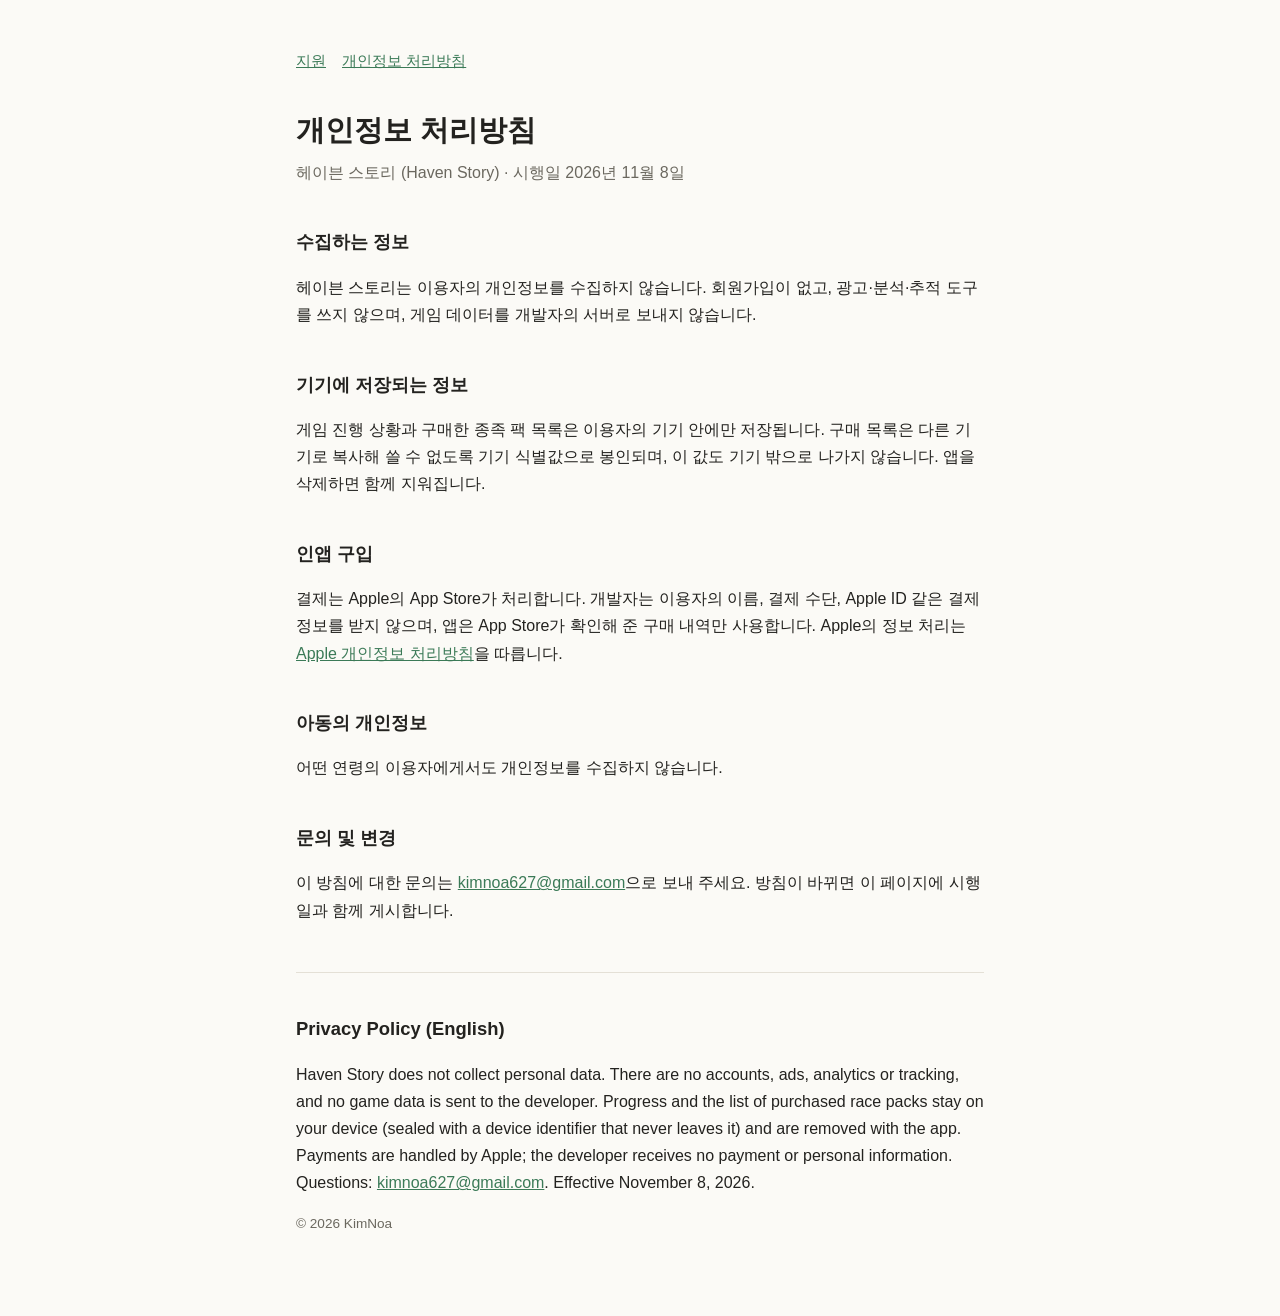
==== privacy.html @ bb25bea9 "Haven Story support and privacy pages" ====
<!doctype html><html lang="ko"><head><meta charset="utf-8"><meta name="viewport" content="width=device-width,initial-scale=1">
<title>헤이븐 스토리 개인정보</title><link rel="stylesheet" href="style.css"></head><body><main>
<nav><a href="./">지원</a><a href="privacy.html">개인정보 처리방침</a></nav>
<h1>개인정보 처리방침</h1><p class="sub">헤이븐 스토리 (Haven Story) · 시행일 2026년 11월 8일</p>
<h2>수집하는 정보</h2>
<p>헤이븐 스토리는 이용자의 개인정보를 수집하지 않습니다. 회원가입이 없고, 광고·분석·추적 도구를 쓰지 않으며, 게임 데이터를 개발자의 서버로 보내지 않습니다.</p>
<h2>기기에 저장되는 정보</h2>
<p>게임 진행 상황과 구매한 종족 팩 목록은 이용자의 기기 안에만 저장됩니다. 구매 목록은 다른 기기로 복사해 쓸 수 없도록 기기 식별값으로 봉인되며, 이 값도 기기 밖으로 나가지 않습니다. 앱을 삭제하면 함께 지워집니다.</p>
<h2>인앱 구입</h2>
<p>결제는 Apple의 App Store가 처리합니다. 개발자는 이용자의 이름, 결제 수단, Apple ID 같은 결제 정보를 받지 않으며, 앱은 App Store가 확인해 준 구매 내역만 사용합니다. Apple의 정보 처리는 <a href="https://www.apple.com/kr/legal/privacy/">Apple 개인정보 처리방침</a>을 따릅니다.</p>
<h2>아동의 개인정보</h2>
<p>어떤 연령의 이용자에게서도 개인정보를 수집하지 않습니다.</p>
<h2>문의 및 변경</h2>
<p>이 방침에 대한 문의는 <a href="mailto:kimnoa627@gmail.com">kimnoa627@gmail.com</a>으로 보내 주세요. 방침이 바뀌면 이 페이지에 시행일과 함께 게시합니다.</p>
<hr lang="en"><h2>Privacy Policy (English)</h2>
<p>Haven Story does not collect personal data. There are no accounts, ads, analytics or tracking, and no game data is sent to the developer. Progress and the list of purchased race packs stay on your device (sealed with a device identifier that never leaves it) and are removed with the app. Payments are handled by Apple; the developer receives no payment or personal information. Questions: <a href="mailto:kimnoa627@gmail.com">kimnoa627@gmail.com</a>. Effective November 8, 2026.</p>
<footer>© 2026 KimNoa</footer></main></body></html>
---- style.css ----
:root{--bg:#fbfaf6;--fg:#23221f;--muted:#6b685f;--accent:#3b7a57;--line:#e4e0d6}
@media (prefers-color-scheme:dark){:root{--bg:#18191a;--fg:#ecebe6;--muted:#a19e95;--accent:#7cc39a;--line:#2f3032}}
*{box-sizing:border-box}body{margin:0;background:var(--bg);color:var(--fg);font:16px/1.7 -apple-system,BlinkMacSystemFont,"Apple SD Gothic Neo","Noto Sans KR",sans-serif}
main{max-width:720px;margin:0 auto;padding:48px 16px 80px}h1{font-size:1.8rem;margin:0 0 4px}h2{font-size:1.15rem;margin:2.2em 0 .4em}
.sub{color:var(--muted);margin:0 0 2em}a{color:var(--accent)}nav{display:flex;gap:16px;margin-bottom:32px;font-size:.95rem}
hr{border:0;border-top:1px solid var(--line);margin:3em 0 1.5em}footer{color:var(--muted);font-size:.85rem}ul{padding-left:1.2em}
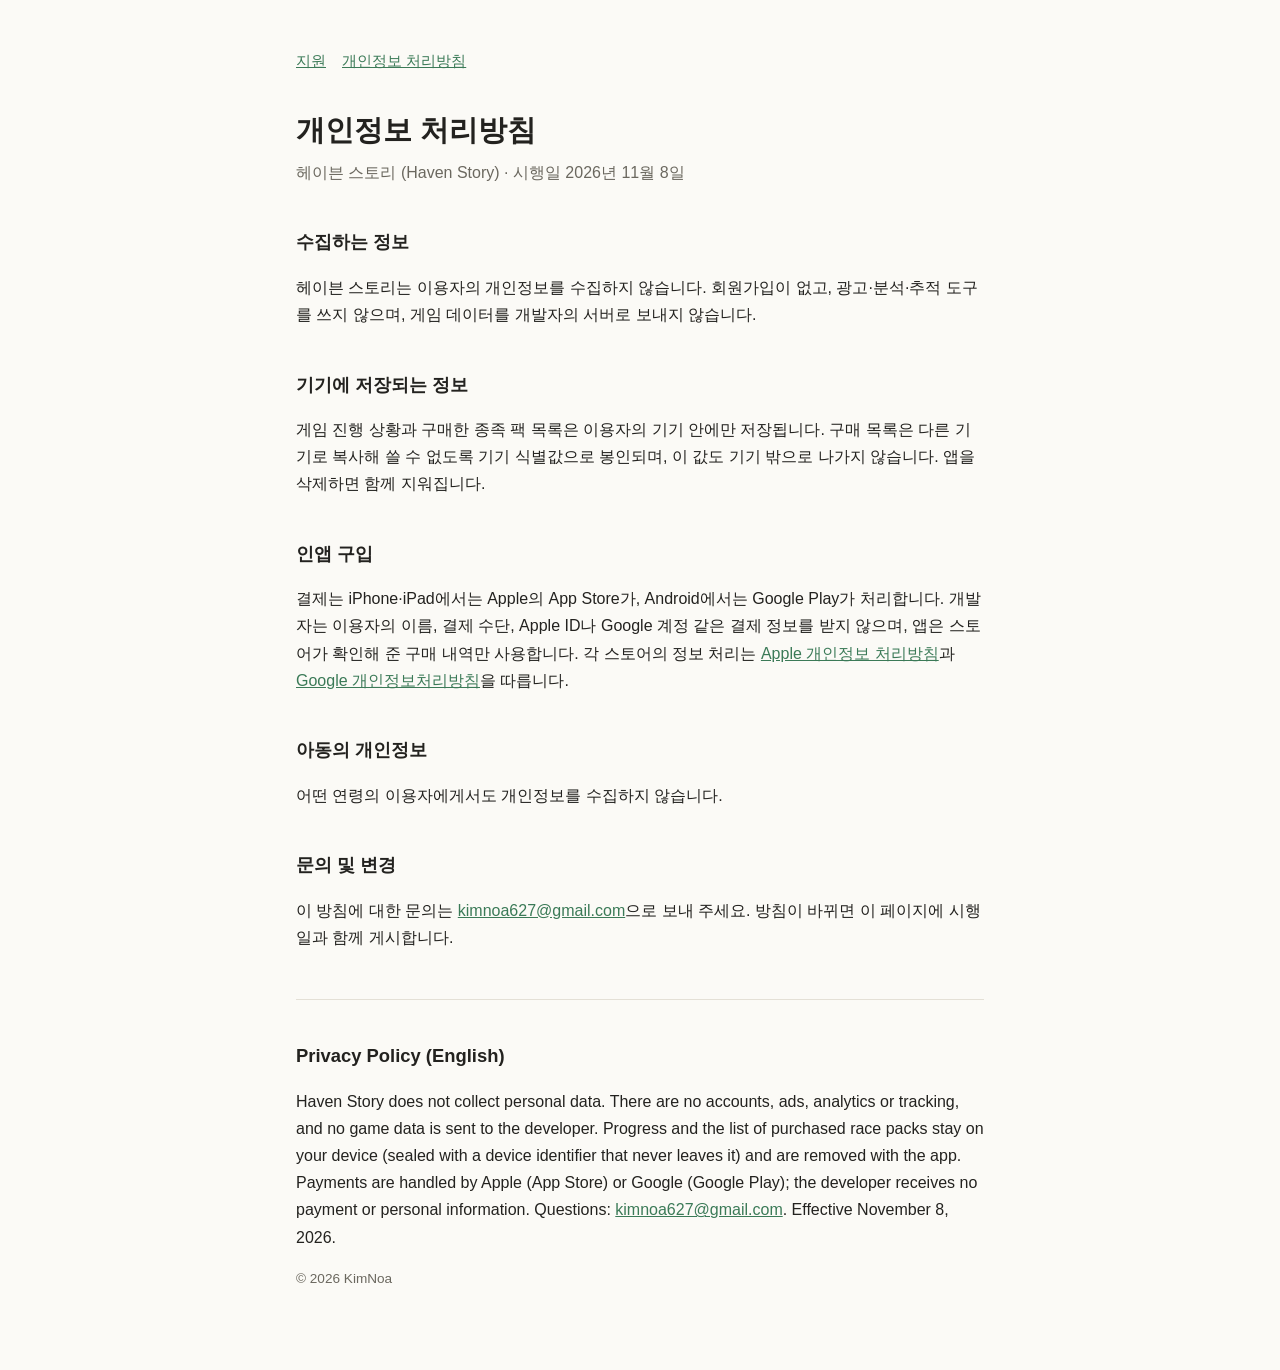
==== commit e7894b81: "Privacy policy covers Google Play payments Co-Authored-By: Claude Opus 5.5 <noreply@anthropic.com>" ====
--- a/privacy.html
+++ b/privacy.html
@@ -7,11 +7,11 @@
 <h2>기기에 저장되는 정보</h2>
 <p>게임 진행 상황과 구매한 종족 팩 목록은 이용자의 기기 안에만 저장됩니다. 구매 목록은 다른 기기로 복사해 쓸 수 없도록 기기 식별값으로 봉인되며, 이 값도 기기 밖으로 나가지 않습니다. 앱을 삭제하면 함께 지워집니다.</p>
 <h2>인앱 구입</h2>
-<p>결제는 Apple의 App Store가 처리합니다. 개발자는 이용자의 이름, 결제 수단, Apple ID 같은 결제 정보를 받지 않으며, 앱은 App Store가 확인해 준 구매 내역만 사용합니다. Apple의 정보 처리는 <a href="https://www.apple.com/kr/legal/privacy/">Apple 개인정보 처리방침</a>을 따릅니다.</p>
+<p>결제는 iPhone·iPad에서는 Apple의 App Store가, Android에서는 Google Play가 처리합니다. 개발자는 이용자의 이름, 결제 수단, Apple ID나 Google 계정 같은 결제 정보를 받지 않으며, 앱은 스토어가 확인해 준 구매 내역만 사용합니다. 각 스토어의 정보 처리는 <a href="https://www.apple.com/kr/legal/privacy/">Apple 개인정보 처리방침</a>과 <a href="https://policies.google.com/privacy?hl=ko">Google 개인정보처리방침</a>을 따릅니다.</p>
 <h2>아동의 개인정보</h2>
 <p>어떤 연령의 이용자에게서도 개인정보를 수집하지 않습니다.</p>
 <h2>문의 및 변경</h2>
 <p>이 방침에 대한 문의는 <a href="mailto:kimnoa627@gmail.com">kimnoa627@gmail.com</a>으로 보내 주세요. 방침이 바뀌면 이 페이지에 시행일과 함께 게시합니다.</p>
 <hr lang="en"><h2>Privacy Policy (English)</h2>
-<p>Haven Story does not collect personal data. There are no accounts, ads, analytics or tracking, and no game data is sent to the developer. Progress and the list of purchased race packs stay on your device (sealed with a device identifier that never leaves it) and are removed with the app. Payments are handled by Apple; the developer receives no payment or personal information. Questions: <a href="mailto:kimnoa627@gmail.com">kimnoa627@gmail.com</a>. Effective November 8, 2026.</p>
+<p>Haven Story does not collect personal data. There are no accounts, ads, analytics or tracking, and no game data is sent to the developer. Progress and the list of purchased race packs stay on your device (sealed with a device identifier that never leaves it) and are removed with the app. Payments are handled by Apple (App Store) or Google (Google Play); the developer receives no payment or personal information. Questions: <a href="mailto:kimnoa627@gmail.com">kimnoa627@gmail.com</a>. Effective November 8, 2026.</p>
 <footer>© 2026 KimNoa</footer></main></body></html>
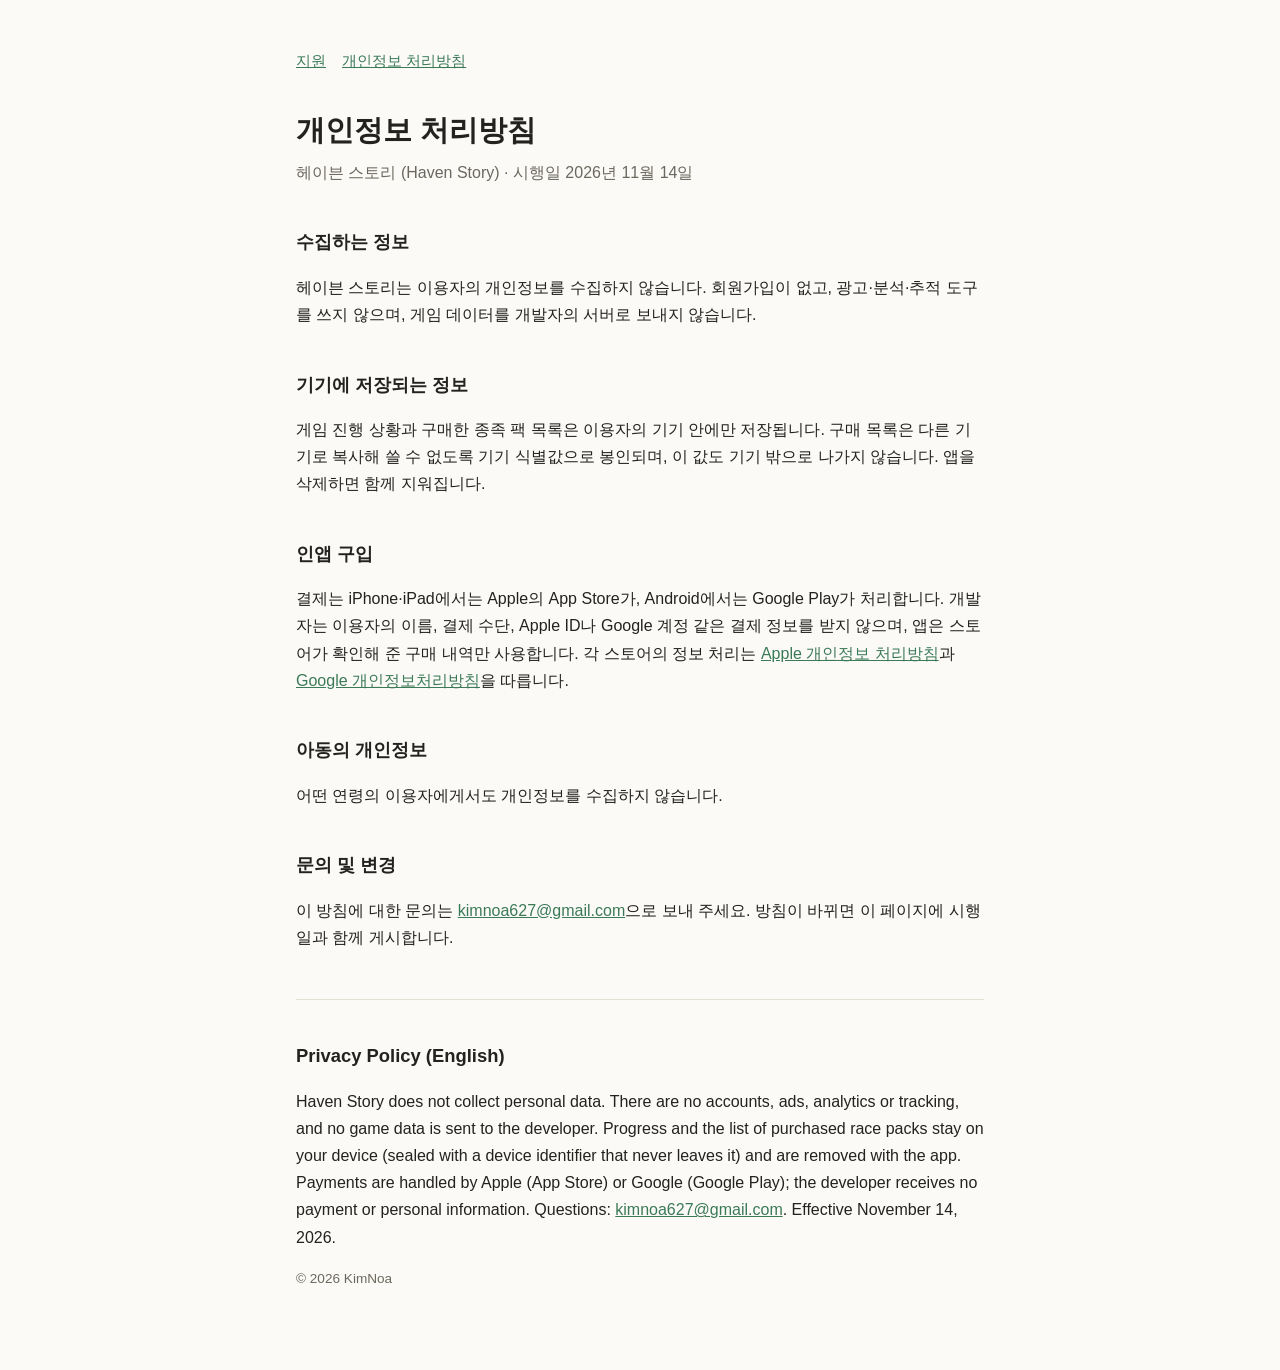
==== commit 653ed91a: "Privacy policy effective date Co-Authored-By: Claude Opus 5.5 <noreply@anthropic.com>" ====
--- a/privacy.html
+++ b/privacy.html
@@ -1,7 +1,7 @@
 <!doctype html><html lang="ko"><head><meta charset="utf-8"><meta name="viewport" content="width=device-width,initial-scale=1">
 <title>헤이븐 스토리 개인정보</title><link rel="stylesheet" href="style.css"></head><body><main>
 <nav><a href="./">지원</a><a href="privacy.html">개인정보 처리방침</a></nav>
-<h1>개인정보 처리방침</h1><p class="sub">헤이븐 스토리 (Haven Story) · 시행일 2026년 11월 8일</p>
+<h1>개인정보 처리방침</h1><p class="sub">헤이븐 스토리 (Haven Story) · 시행일 2026년 11월 14일</p>
 <h2>수집하는 정보</h2>
 <p>헤이븐 스토리는 이용자의 개인정보를 수집하지 않습니다. 회원가입이 없고, 광고·분석·추적 도구를 쓰지 않으며, 게임 데이터를 개발자의 서버로 보내지 않습니다.</p>
 <h2>기기에 저장되는 정보</h2>
@@ -13,5 +13,5 @@
 <h2>문의 및 변경</h2>
 <p>이 방침에 대한 문의는 <a href="mailto:kimnoa627@gmail.com">kimnoa627@gmail.com</a>으로 보내 주세요. 방침이 바뀌면 이 페이지에 시행일과 함께 게시합니다.</p>
 <hr lang="en"><h2>Privacy Policy (English)</h2>
-<p>Haven Story does not collect personal data. There are no accounts, ads, analytics or tracking, and no game data is sent to the developer. Progress and the list of purchased race packs stay on your device (sealed with a device identifier that never leaves it) and are removed with the app. Payments are handled by Apple (App Store) or Google (Google Play); the developer receives no payment or personal information. Questions: <a href="mailto:kimnoa627@gmail.com">kimnoa627@gmail.com</a>. Effective November 8, 2026.</p>
+<p>Haven Story does not collect personal data. There are no accounts, ads, analytics or tracking, and no game data is sent to the developer. Progress and the list of purchased race packs stay on your device (sealed with a device identifier that never leaves it) and are removed with the app. Payments are handled by Apple (App Store) or Google (Google Play); the developer receives no payment or personal information. Questions: <a href="mailto:kimnoa627@gmail.com">kimnoa627@gmail.com</a>. Effective November 14, 2026.</p>
 <footer>© 2026 KimNoa</footer></main></body></html>
